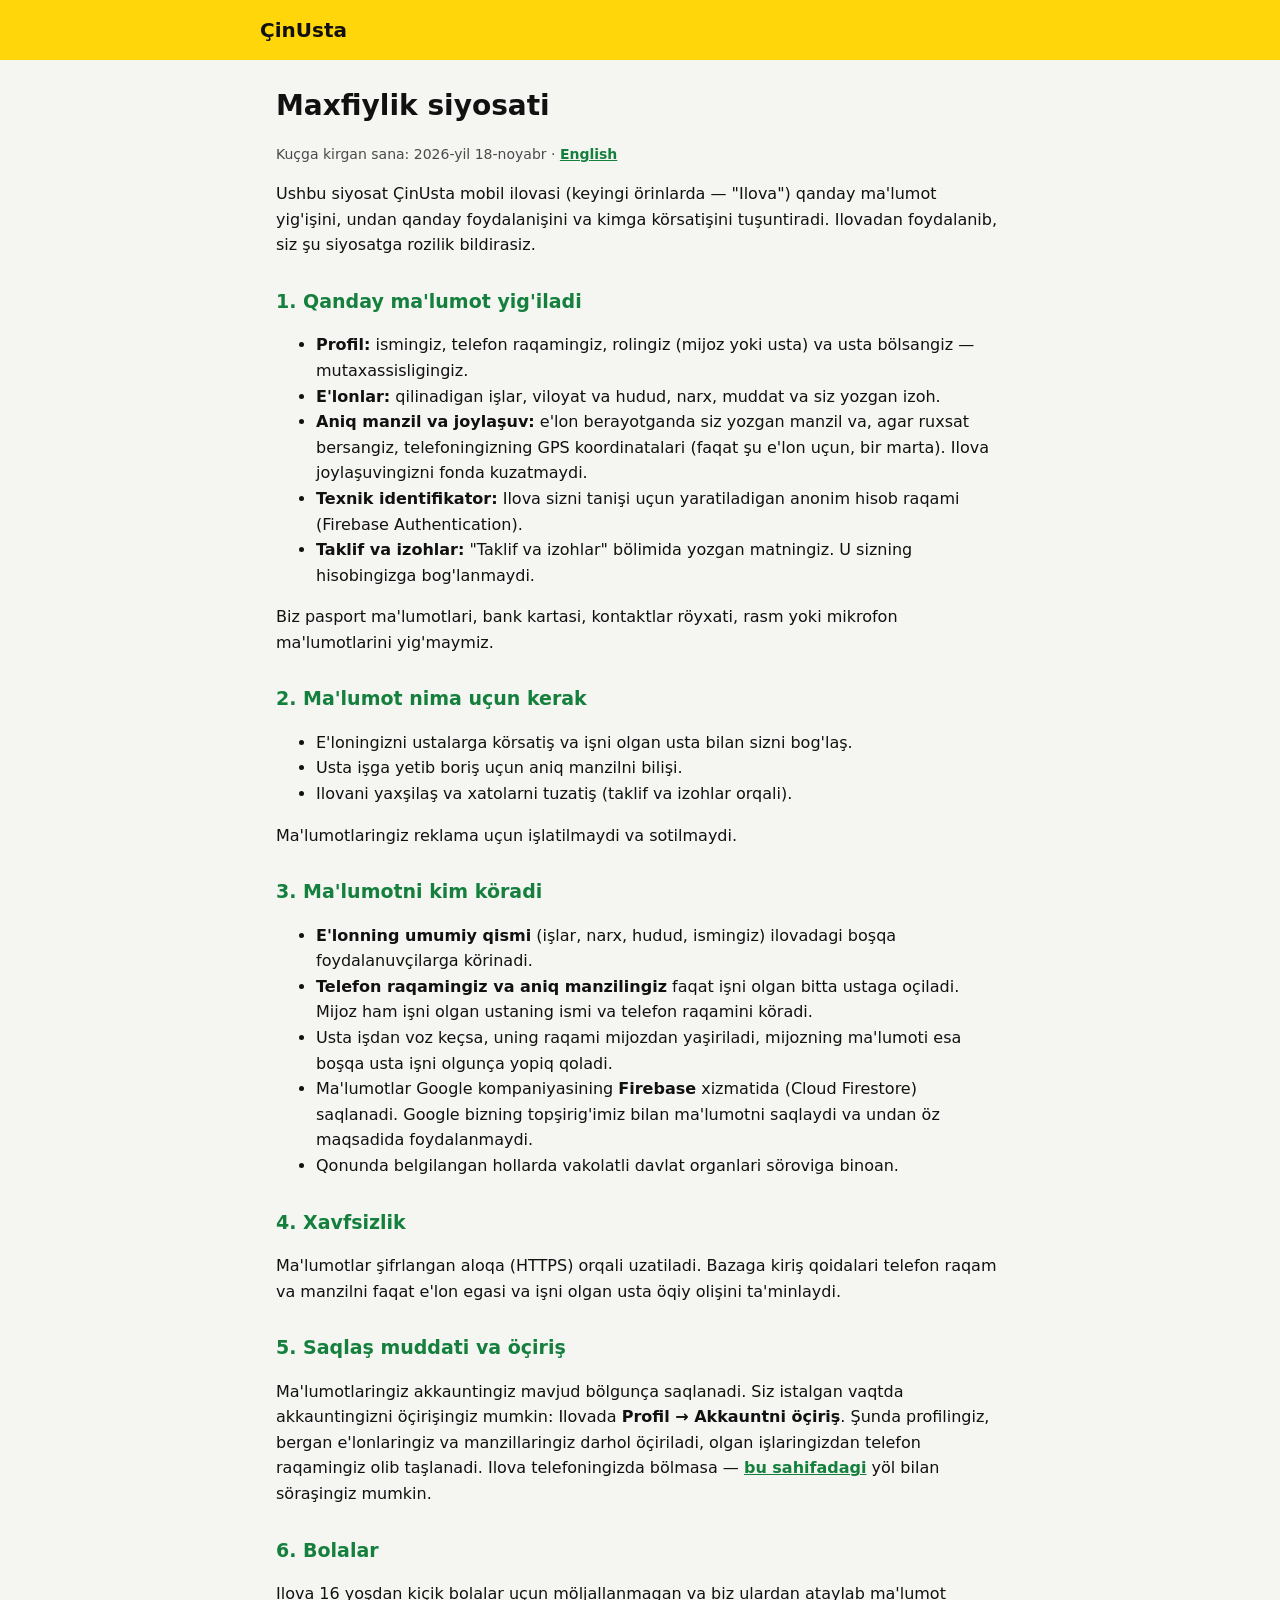
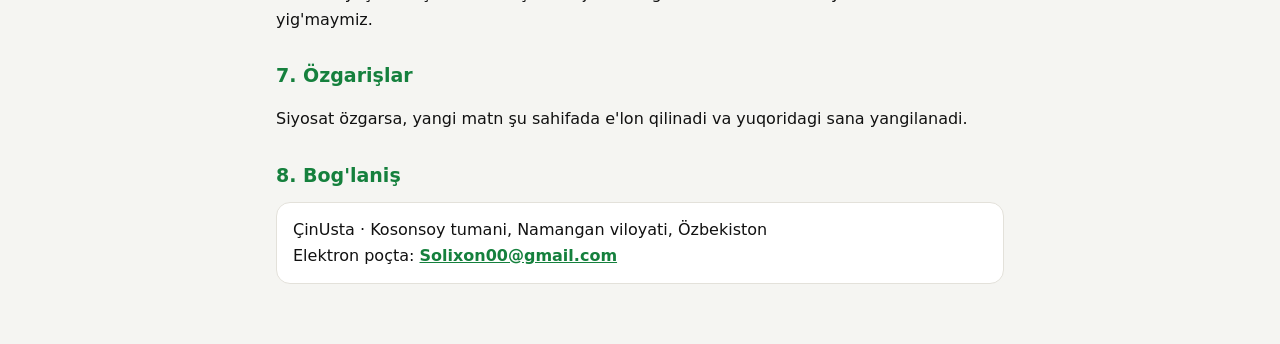
==== maxfiylik.html @ 7d3fef57 "Maxfiylik siyosati va akkauntni öçiriş sahifalari (veb/) Co-Authored-By: Claude Opus 5.5 <noreply@an" ====
<!doctype html>
<html lang="uz">
<head>
<meta charset="utf-8">
<meta name="viewport" content="width=device-width, initial-scale=1">
<title>ÇinUsta — Maxfiylik siyosati</title>
<link rel="stylesheet" href="uslub.css">
</head>
<body>
<header><div class="logo"><a href="index.html" style="color:inherit;text-decoration:none">ÇinUsta</a></div></header>
<main>
<h1>Maxfiylik siyosati</h1>
<p class="kichik">Kuçga kirgan sana: 2026-yil 18-noyabr · <a href="privacy.html">English</a></p>

<p>Ushbu siyosat ÇinUsta mobil ilovasi (keyingi örinlarda — "Ilova") qanday ma'lumot yig'işini,
undan qanday foydalanişini va kimga körsatişini tuşuntiradi. Ilovadan foydalanib, siz şu siyosatga rozilik bildirasiz.</p>

<h2>1. Qanday ma'lumot yig'iladi</h2>
<ul>
  <li><b>Profil:</b> ismingiz, telefon raqamingiz, rolingiz (mijoz yoki usta) va usta bölsangiz — mutaxassisligingiz.</li>
  <li><b>E'lonlar:</b> qilinadigan işlar, viloyat va hudud, narx, muddat va siz yozgan izoh.</li>
  <li><b>Aniq manzil va joylaşuv:</b> e'lon berayotganda siz yozgan manzil va, agar ruxsat bersangiz, telefoningizning
      GPS koordinatalari (faqat şu e'lon uçun, bir marta). Ilova joylaşuvingizni fonda kuzatmaydi.</li>
  <li><b>Texnik identifikator:</b> Ilova sizni tanişi uçun yaratiladigan anonim hisob raqami (Firebase Authentication).</li>
  <li><b>Taklif va izohlar:</b> "Taklif va izohlar" bölimida yozgan matningiz. U sizning hisobingizga bog'lanmaydi.</li>
</ul>
<p>Biz pasport ma'lumotlari, bank kartasi, kontaktlar röyxati, rasm yoki mikrofon ma'lumotlarini yig'maymiz.</p>

<h2>2. Ma'lumot nima uçun kerak</h2>
<ul>
  <li>E'loningizni ustalarga körsatiş va işni olgan usta bilan sizni bog'laş.</li>
  <li>Usta işga yetib boriş uçun aniq manzilni bilişi.</li>
  <li>Ilovani yaxşilaş va xatolarni tuzatiş (taklif va izohlar orqali).</li>
</ul>
<p>Ma'lumotlaringiz reklama uçun işlatilmaydi va sotilmaydi.</p>

<h2>3. Ma'lumotni kim köradi</h2>
<ul>
  <li><b>E'lonning umumiy qismi</b> (işlar, narx, hudud, ismingiz) ilovadagi boşqa foydalanuvçilarga körinadi.</li>
  <li><b>Telefon raqamingiz va aniq manzilingiz</b> faqat işni olgan bitta ustaga oçiladi. Mijoz ham işni olgan
      ustaning ismi va telefon raqamini köradi.</li>
  <li>Usta işdan voz keçsa, uning raqami mijozdan yaşiriladi, mijozning ma'lumoti esa boşqa usta işni olgunça yopiq qoladi.</li>
  <li>Ma'lumotlar Google kompaniyasining <b>Firebase</b> xizmatida (Cloud Firestore) saqlanadi. Google bizning
      topşirig'imiz bilan ma'lumotni saqlaydi va undan öz maqsadida foydalanmaydi.</li>
  <li>Qonunda belgilangan hollarda vakolatli davlat organlari söroviga binoan.</li>
</ul>

<h2>4. Xavfsizlik</h2>
<p>Ma'lumotlar şifrlangan aloqa (HTTPS) orqali uzatiladi. Bazaga kiriş qoidalari telefon raqam va manzilni faqat
e'lon egasi va işni olgan usta öqiy olişini ta'minlaydi.</p>

<h2>5. Saqlaş muddati va öçiriş</h2>
<p>Ma'lumotlaringiz akkauntingiz mavjud bölgunça saqlanadi. Siz istalgan vaqtda akkauntingizni öçirişingiz mumkin:
Ilovada <b>Profil → Akkauntni öçiriş</b>. Şunda profilingiz, bergan e'lonlaringiz va manzillaringiz darhol öçiriladi,
olgan işlaringizdan telefon raqamingiz olib taşlanadi. Ilova telefoningizda bölmasa —
<a href="akkauntni-ochirish.html">bu sahifadagi</a> yöl bilan söraşingiz mumkin.</p>

<h2>6. Bolalar</h2>
<p>Ilova 16 yoşdan kiçik bolalar uçun möljallanmagan va biz ulardan ataylab ma'lumot yig'maymiz.</p>

<h2>7. Özgarişlar</h2>
<p>Siyosat özgarsa, yangi matn şu sahifada e'lon qilinadi va yuqoridagi sana yangilanadi.</p>

<h2>8. Bog'laniş</h2>
<div class="quti">
  ÇinUsta · Kosonsoy tumani, Namangan viloyati, Özbekiston<br>
  Elektron poçta: <a href="mailto:Solixon00@gmail.com">Solixon00@gmail.com</a>
</div>
</main>
</body>
</html>
---- uslub.css ----
:root {
  --yashil: #15803d;
  --sariq: #ffd60a;
  --qora: #111111;
  --fon: #f5f5f2;
  --kulrang: #4a4a4a;
}
* { box-sizing: border-box; }
body {
  margin: 0;
  font-family: system-ui, -apple-system, "Segoe UI", Roboto, sans-serif;
  background: var(--fon);
  color: var(--qora);
  line-height: 1.6;
}
header {
  background: var(--sariq);
  padding: 14px 16px;
}
.logo { font-weight: 800; font-size: 20px; max-width: 760px; margin: 0 auto; }
main { max-width: 760px; margin: 0 auto; padding: 24px 16px 48px; }
h1 { font-size: 28px; margin: 0 0 8px; }
h2 { font-size: 19px; margin: 28px 0 6px; color: var(--yashil); }
a { color: var(--yashil); font-weight: 600; }
.kichik { font-size: 14px; color: var(--kulrang); }
.havolalar { padding-left: 18px; font-size: 18px; }
.quti {
  background: #fff;
  border: 1px solid #e3e1da;
  border-radius: 14px;
  padding: 14px 16px;
  margin: 12px 0;
}
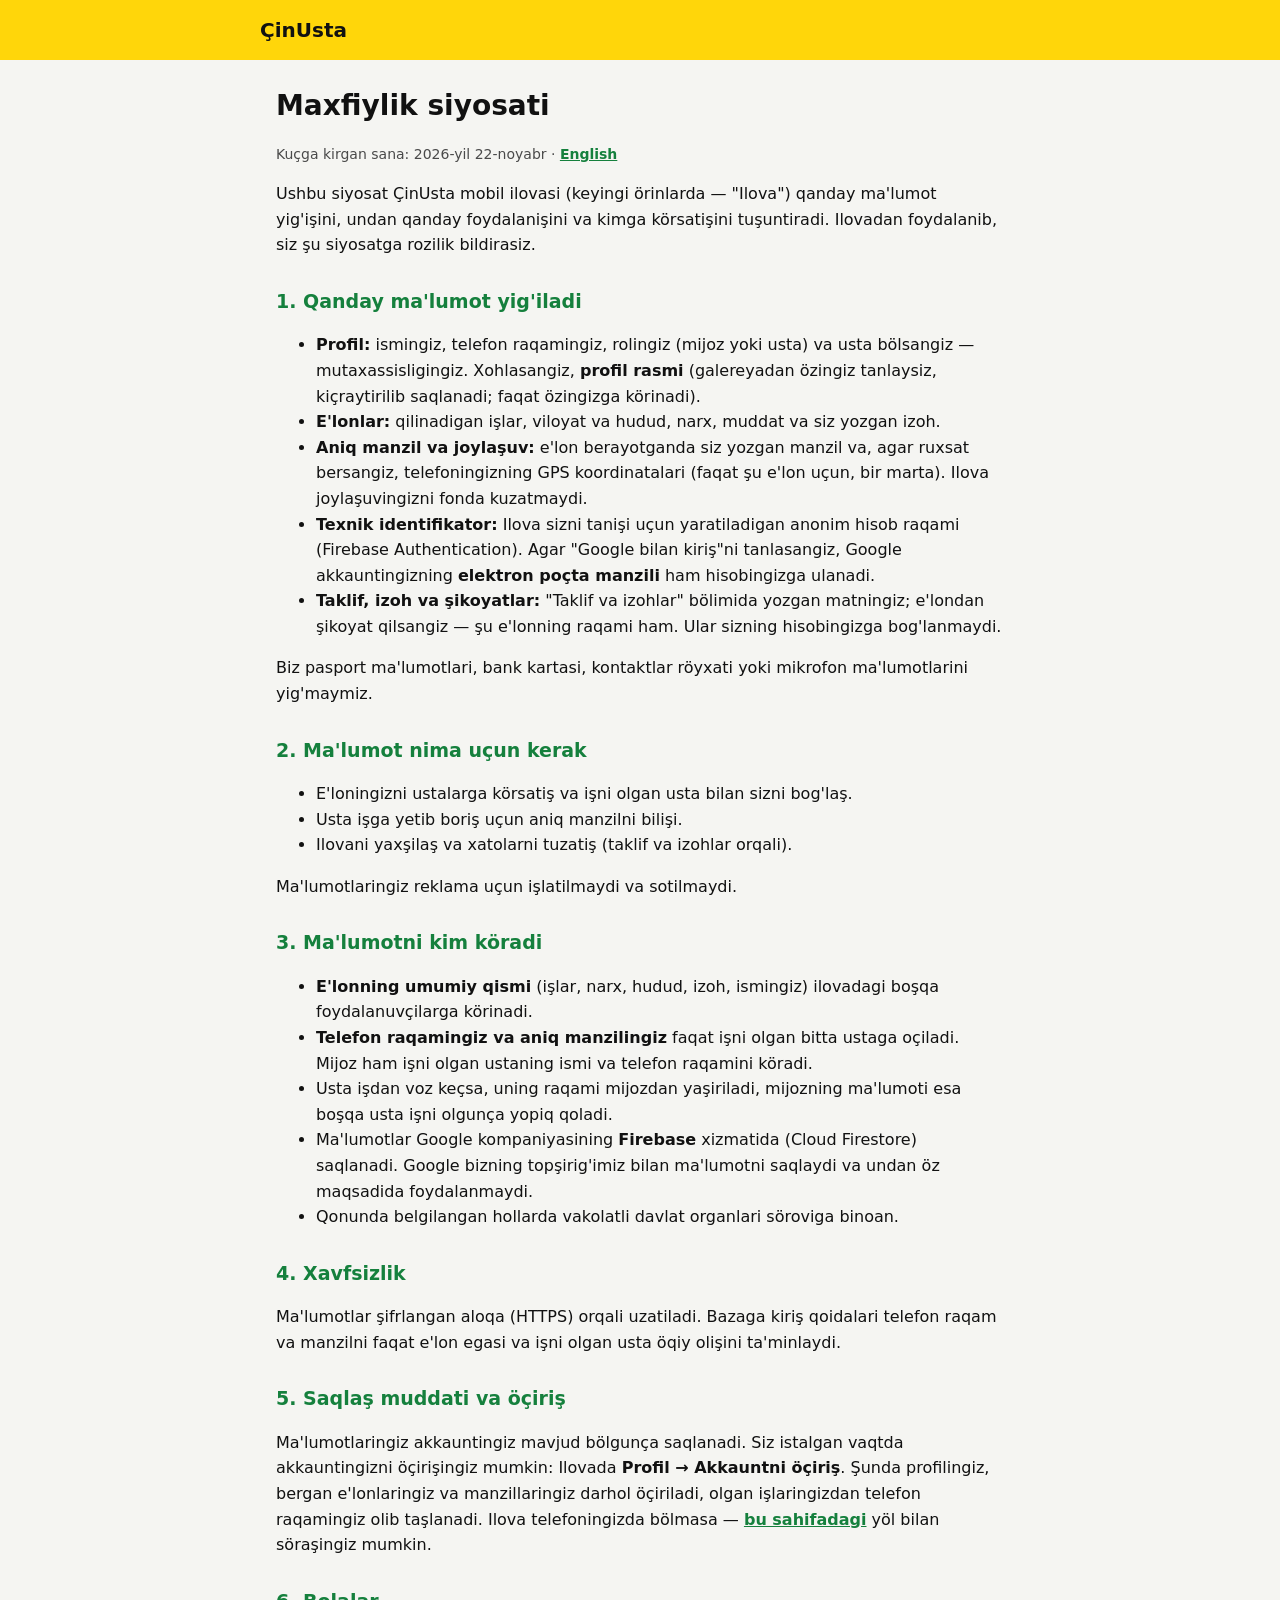
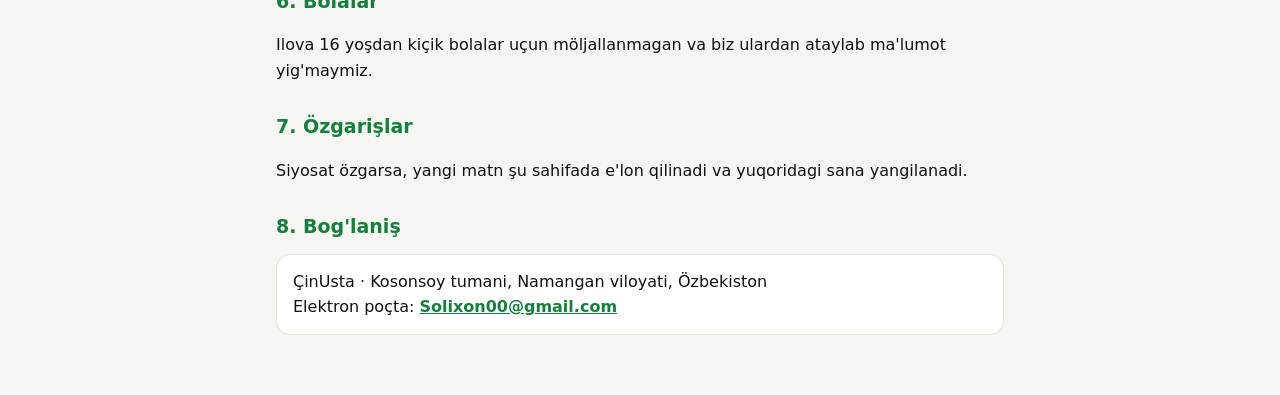
==== commit 1b6a121e: "Play siyosati: e'londan shikoyat tugmasi; maxfiylik siyosati (rasm, Google email) yangilandi Co-Auth" ====
--- a/maxfiylik.html
+++ b/maxfiylik.html
@@ -10,21 +10,24 @@
 <header><div class="logo"><a href="index.html" style="color:inherit;text-decoration:none">ÇinUsta</a></div></header>
 <main>
 <h1>Maxfiylik siyosati</h1>
-<p class="kichik">Kuçga kirgan sana: 2026-yil 18-noyabr · <a href="privacy.html">English</a></p>
+<p class="kichik">Kuçga kirgan sana: 2026-yil 22-noyabr · <a href="privacy.html">English</a></p>
 
 <p>Ushbu siyosat ÇinUsta mobil ilovasi (keyingi örinlarda — "Ilova") qanday ma'lumot yig'işini,
 undan qanday foydalanişini va kimga körsatişini tuşuntiradi. Ilovadan foydalanib, siz şu siyosatga rozilik bildirasiz.</p>
 
 <h2>1. Qanday ma'lumot yig'iladi</h2>
 <ul>
-  <li><b>Profil:</b> ismingiz, telefon raqamingiz, rolingiz (mijoz yoki usta) va usta bölsangiz — mutaxassisligingiz.</li>
+  <li><b>Profil:</b> ismingiz, telefon raqamingiz, rolingiz (mijoz yoki usta) va usta bölsangiz — mutaxassisligingiz.
+      Xohlasangiz, <b>profil rasmi</b> (galereyadan özingiz tanlaysiz, kiçraytirilib saqlanadi; faqat özingizga körinadi).</li>
   <li><b>E'lonlar:</b> qilinadigan işlar, viloyat va hudud, narx, muddat va siz yozgan izoh.</li>
   <li><b>Aniq manzil va joylaşuv:</b> e'lon berayotganda siz yozgan manzil va, agar ruxsat bersangiz, telefoningizning
       GPS koordinatalari (faqat şu e'lon uçun, bir marta). Ilova joylaşuvingizni fonda kuzatmaydi.</li>
-  <li><b>Texnik identifikator:</b> Ilova sizni tanişi uçun yaratiladigan anonim hisob raqami (Firebase Authentication).</li>
-  <li><b>Taklif va izohlar:</b> "Taklif va izohlar" bölimida yozgan matningiz. U sizning hisobingizga bog'lanmaydi.</li>
+  <li><b>Texnik identifikator:</b> Ilova sizni tanişi uçun yaratiladigan anonim hisob raqami (Firebase Authentication).
+      Agar "Google bilan kiriş"ni tanlasangiz, Google akkauntingizning <b>elektron poçta manzili</b> ham hisobingizga ulanadi.</li>
+  <li><b>Taklif, izoh va şikoyatlar:</b> "Taklif va izohlar" bölimida yozgan matningiz; e'londan şikoyat qilsangiz —
+      şu e'lonning raqami ham. Ular sizning hisobingizga bog'lanmaydi.</li>
 </ul>
-<p>Biz pasport ma'lumotlari, bank kartasi, kontaktlar röyxati, rasm yoki mikrofon ma'lumotlarini yig'maymiz.</p>
+<p>Biz pasport ma'lumotlari, bank kartasi, kontaktlar röyxati yoki mikrofon ma'lumotlarini yig'maymiz.</p>
 
 <h2>2. Ma'lumot nima uçun kerak</h2>
 <ul>
@@ -36,7 +39,7 @@
 
 <h2>3. Ma'lumotni kim köradi</h2>
 <ul>
-  <li><b>E'lonning umumiy qismi</b> (işlar, narx, hudud, ismingiz) ilovadagi boşqa foydalanuvçilarga körinadi.</li>
+  <li><b>E'lonning umumiy qismi</b> (işlar, narx, hudud, izoh, ismingiz) ilovadagi boşqa foydalanuvçilarga körinadi.</li>
   <li><b>Telefon raqamingiz va aniq manzilingiz</b> faqat işni olgan bitta ustaga oçiladi. Mijoz ham işni olgan
       ustaning ismi va telefon raqamini köradi.</li>
   <li>Usta işdan voz keçsa, uning raqami mijozdan yaşiriladi, mijozning ma'lumoti esa boşqa usta işni olgunça yopiq qoladi.</li>
